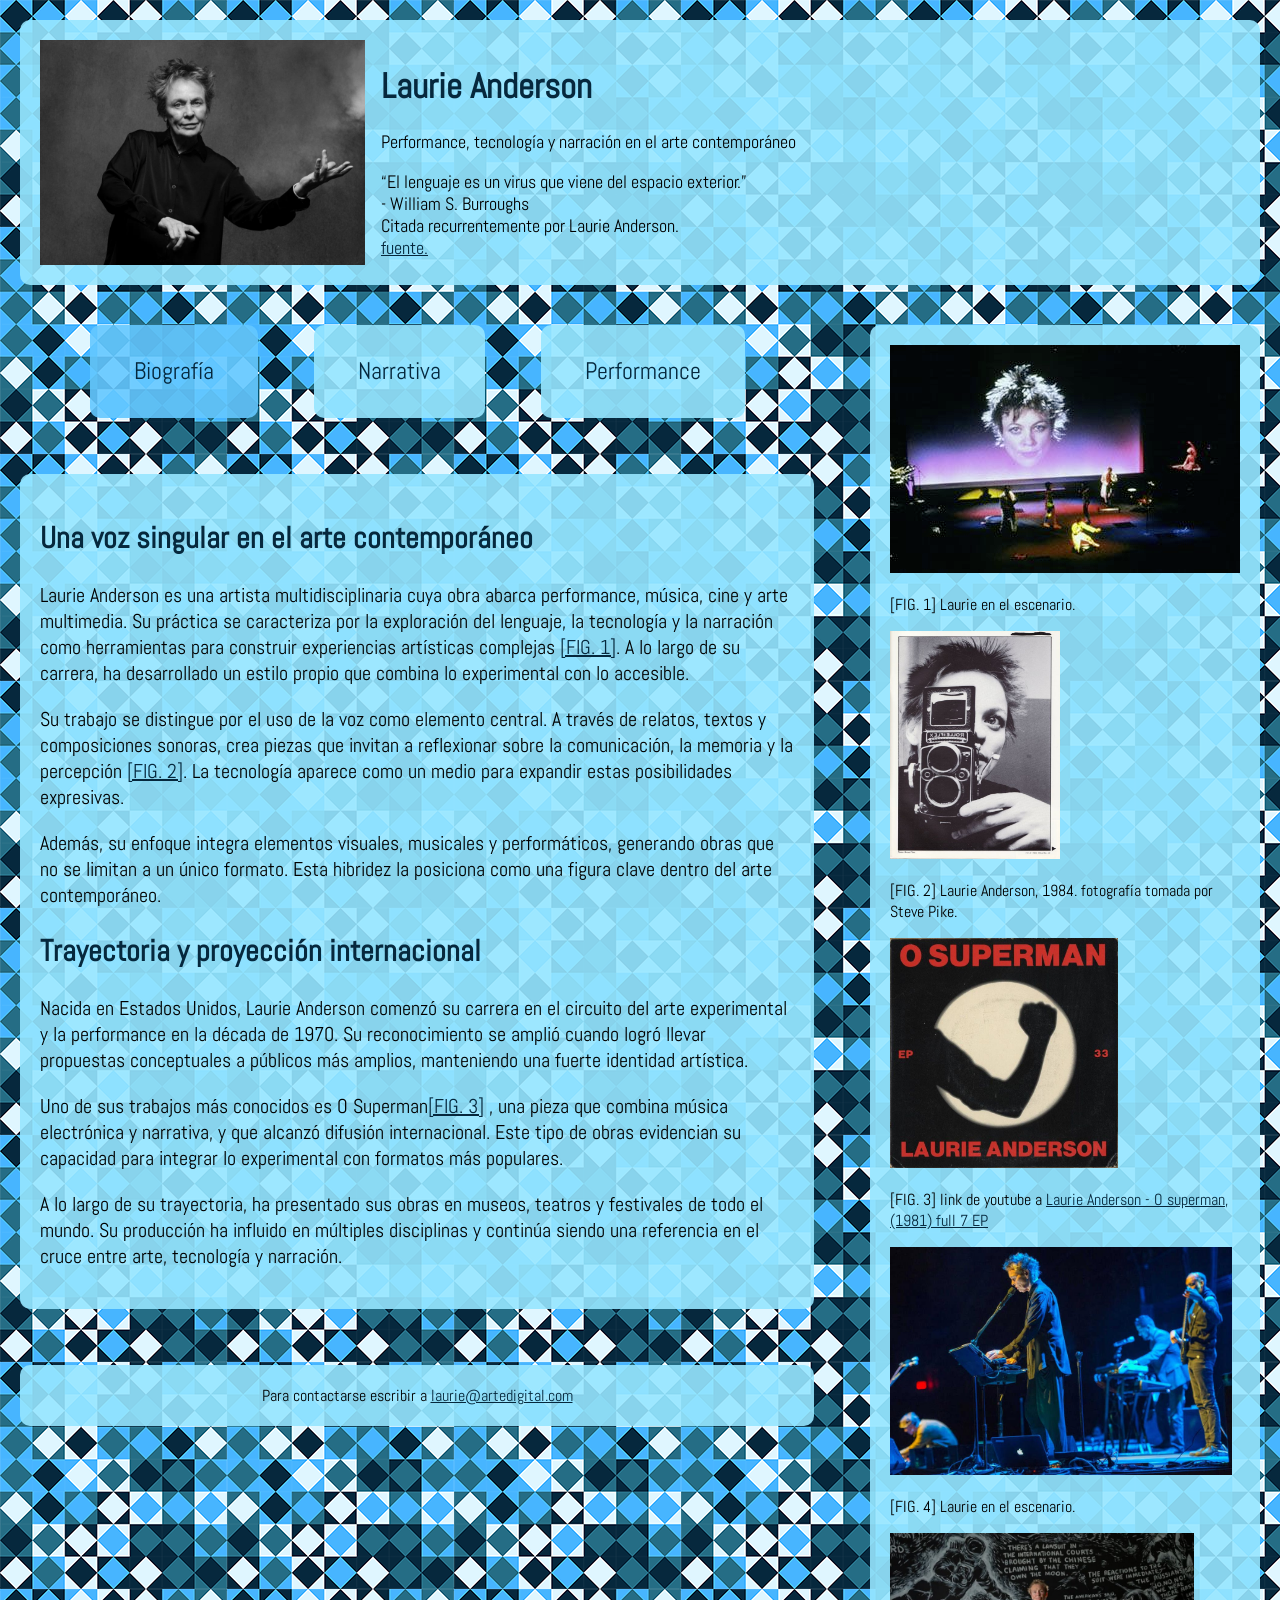
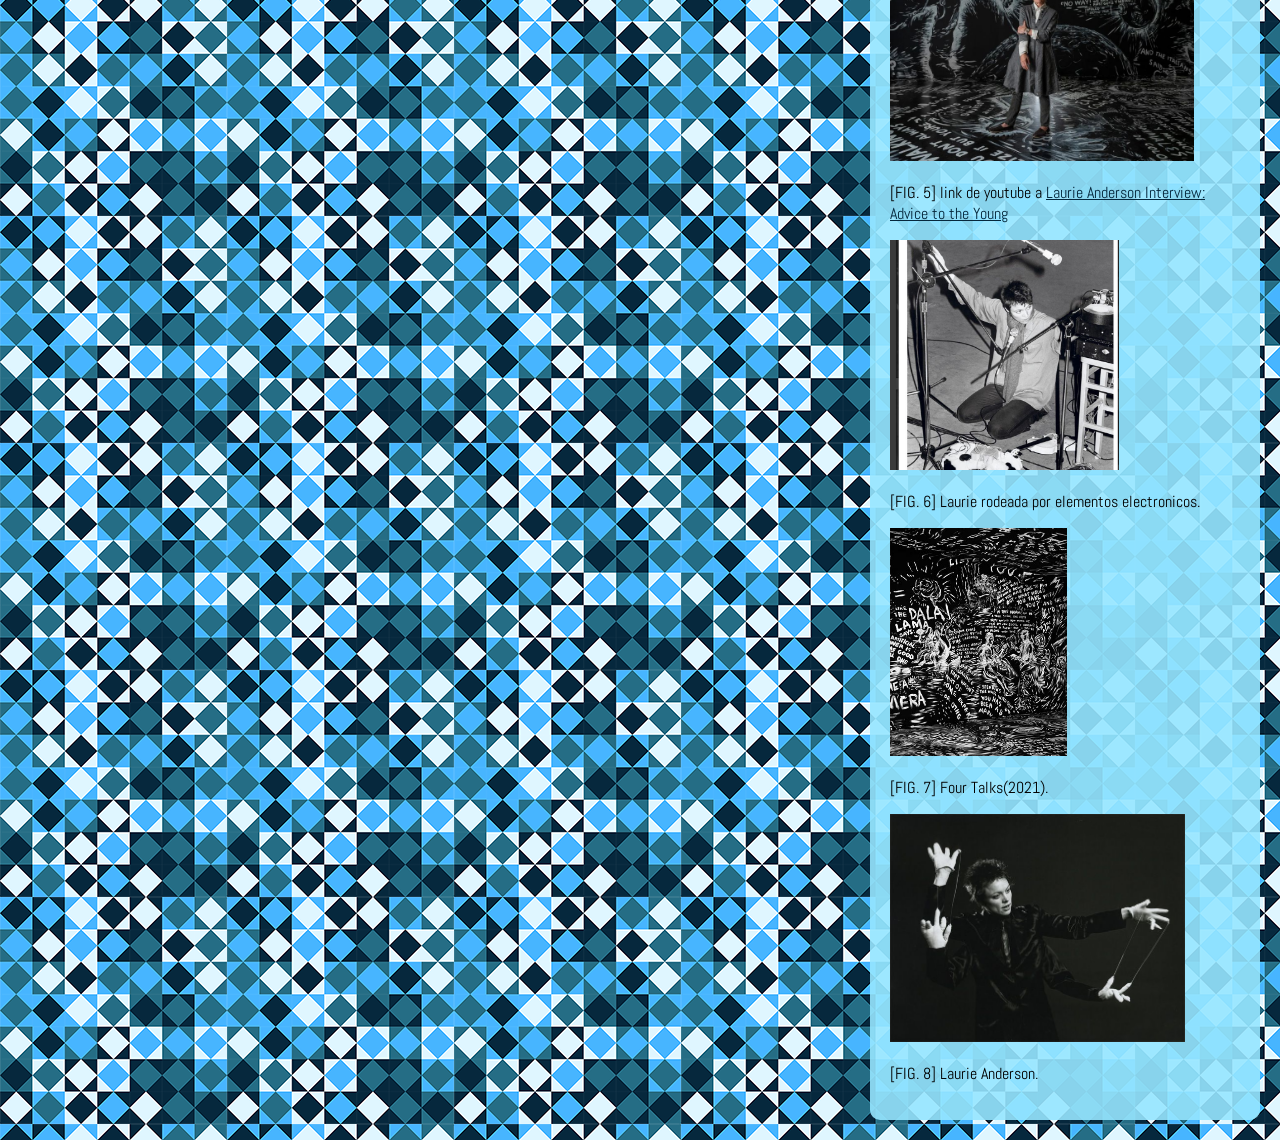
==== primer parcial/index.html @ 89ccc76e "comit-1" ====
<!DOCTYPE html>
<html lang="es">
  <head>
    <meta charset="UTF-8">
    <meta name="viewport" content="width=device-width, initial-scale=1.0"> <!--esto es para la vista desde un celular-->
    <title>Laurie Anderson</title>
        
    <link rel="preconnect" href="https://fonts.googleapis.com">
    <link rel="preconnect" href="https://fonts.gstatic.com" crossorigin>
    <link href="https://fonts.googleapis.com/css2?family=Abel&display=swap" rel="stylesheet">
    <link rel="stylesheet" href="css/estilo.css">
  </head>
  <body>

    <header>
      <img class="foto-principal" src="img/anderson-1.jpg" alt="Imagen de Laurie" height="225" width="325">
      
      <div class="titulo">
          <H1>Laurie Anderson</H1>
          
          <p>Performance, tecnología y narración en el arte contemporáneo</p>

          <section>
          <q>El lenguaje es un virus que viene del espacio exterior.</q>
          <br>- William S. Burroughs
          <br>Citada recurrentemente por Laurie Anderson.
          <br> <a href="https://www.goodreads.com/author/quotes/4462369.William_S_Burroughs#:~:text=Language%20is%20a%20virus%20from%20outer%20space" target="_blank">
          fuente.</a>
          </section>
      </div>
    </header>
  
    <div class="layout">
      <div class="left"> 
    
        <nav>
          <ul>
            <li class="uno-ind">
              <a href="index.html" target="_self">Biografía</a>
            </li>

              <li class="dos">
              <a href="narrativa.html" target="_self">Narrativa</a>
            </li>

              <li class="tres">
              <a href="performance.html" target="_self">Performance</a>
              </li>
          </ul>
        </nav>


        <main>
          <h2>Una voz singular en el arte contemporáneo</h2>
          <p>
            Laurie Anderson es una artista multidisciplinaria cuya obra abarca performance, música, cine y arte multimedia. 
            Su práctica se caracteriza por la exploración del lenguaje, la tecnología y la narración como herramientas para construir experiencias artísticas complejas 
            <a href="#fig1">[FIG. 1]</a>. 
            A lo largo de su carrera, ha desarrollado un estilo propio que combina lo experimental con lo accesible.
          </p>

          <section>
            <p>
              Su trabajo se distingue por el uso de la voz como elemento central. 
              A través de relatos, textos y composiciones sonoras, crea piezas que invitan a reflexionar sobre la comunicación, la memoria y la percepción
              <a href="#fig2">[FIG. 2]</a>. 
              La tecnología aparece como un medio para expandir estas posibilidades expresivas.
            </p>
            <p>
              Además, su enfoque integra elementos visuales, musicales y performáticos, generando obras que no se limitan a un único formato. 
              Esta hibridez la posiciona como una figura clave dentro del arte contemporáneo.
            </p>
          </section>
          
          <article>
            <h2>Trayectoria y proyección internacional</h2>
            <p>
              Nacida en Estados Unidos, Laurie Anderson comenzó su carrera en el circuito del arte experimental y la performance en la década de 1970. 
              Su reconocimiento se amplió cuando logró llevar propuestas conceptuales a públicos más amplios, manteniendo una fuerte identidad artística.
            </p>
            <p>
              Uno de sus trabajos más conocidos es O Superman<a href="#fig3">[FIG. 3]</a>
              , una pieza que combina música electrónica y narrativa, y que alcanzó difusión internacional. 
              Este tipo de obras evidencian su capacidad para integrar lo experimental con formatos más populares.
            </p>
            <p>
              A lo largo de su trayectoria, ha presentado sus obras en museos, teatros y festivales de todo el mundo. 
              Su producción ha influido en múltiples disciplinas y continúa siendo una referencia en el cruce entre arte, tecnología y narración.
            </p>
          </article>
        </main>

        <footer>
          Para contactarse escribir a <a href="mailto:laurie@artedigital.com">laurie@artedigital.com</a>
        </footer>
      </div>

      <aside>

        <section>
          <img id="fig1" src="img/1000109879.jpg" alt="imagen de Laurie en el escenario" height="228" width="350">
          <p>[FIG. 1] Laurie en el escenario.</p>
        </section>
        
        <section>
          <img id="fig2" src="img/1000109864.jpg" alt="fotografía de Laurie" height="228" width="170">
          <p>[FIG. 2] Laurie Anderson, 1984. fotografía tomada por Steve Pike.</p>
        </section>
        
          <section>
            <img id="fig3" src="img/1000109868.jpg" alt="portada del disco O superman" height="230" width="228">
            <p>[FIG. 3] link de youtube a <a href="https://youtube.com/watch?v=u6ImFRdNG0A&si=qhs4lMYr_cDHVSjS" target="_blank">
            Laurie Anderson - O superman, (1981) full 7 EP</a></p>
          </section>

        <section>
          <img id="fig4" src="img/anderson-2.jpg" alt="imagen de Laurie en el escenario" height="228" width="342">
          <p>[FIG. 4] Laurie en el escenario.</p>
        </section>

        <section>
          <img id="fig5" src="img/1000109871.jpg" alt="imagen de laurie" height="228" width="304">
          <p>[FIG. 5] link de youtube a <a href="https://youtu.be/Vzt2p4XkKco" target="_blank">
          Laurie Anderson Interview: Advice to the Young</a></p>
        </section>

        <section>
          <img id="fig6" src="img/1000109865.jpg" alt="Laurie rodeada por elementos electronicos" height="230" width="229">
          <p>[FIG. 6] Laurie rodeada por elementos electronicos.</p>
        </section>

        <section>
          <img id="fig7" src="img/anderson-3.jpg" alt="Laurie Anderson:Four Talks 2021" height="228" width="177">
          <p>[FIG. 7] Four Talks(2021).</p>
        </section>

        <section>
          <img id="fig8" src="img/1000109863.jpg" alt="Laurie Anderson" height="228" width="295">
          <p>[FIG. 8] Laurie Anderson.</p>
        </section>

      </aside>
    </div>

    

    

  </body>
</html>

<!--
https://fonts.google.com/specimen/Abel
-->
---- primer parcial/css/estilo.css ----
*{ 
    box-sizing: border-box;

}

body{
    margin: 0;
    font-family: 'Abel', sans-serif;

    background-image: url(../img/fondo.png);

}

h1, h2{
    color: rgb(6, 40, 61) ;
}

header, main, aside, footer, .uno, .dos, .tres{
    background: rgba(150, 230, 255, 0.9);
    padding: 20px;
    margin: 20px;
    border-radius: 10px;
}

.uno-ind, .dos-nar, .tres-per{
    background: rgba(100, 200, 255, 0.9);
    padding: 20px;
    margin: 20px;
    border-radius: 10px;
}


header{
  display: flex;
  gap: 1rem;
  align-items: flex-start;
}

.foto-principal{
  display: flex;
  flex-direction: column;
  gap: 1rem;
}

nav ul{
  display: flex;
  justify-content: center;
  gap: 1rem;
  list-style: none;
  margin: 0;
  padding: 0;
}

nav li{
	display: inline-block;	
}
nav a{
    font-size: 1.5em;
	line-height: 2.2em;
	padding: 0.4em 1em;
	text-align: center;
	text-decoration: none;
}

a:link{
	color: rgb(6, 40, 61);
}
a:visited{
	color: rgb(37, 109, 133);
}
a:hover{
	color: rgb(71, 181, 255);
}
a:active{
	color: rgb(223, 246, 255);
}


.layout{
  display: flex;
  gap: 1rem;
  align-items: flex-start;
}

.left{
  flex: 2;
  display: flex;
  flex-direction: column;
  gap: 1rem;
}

aside{
  flex: 0.5;
}

footer{
    text-align: center;
}

main{
     font-size: 125%;
}
header{
    font-size: 110%;
}
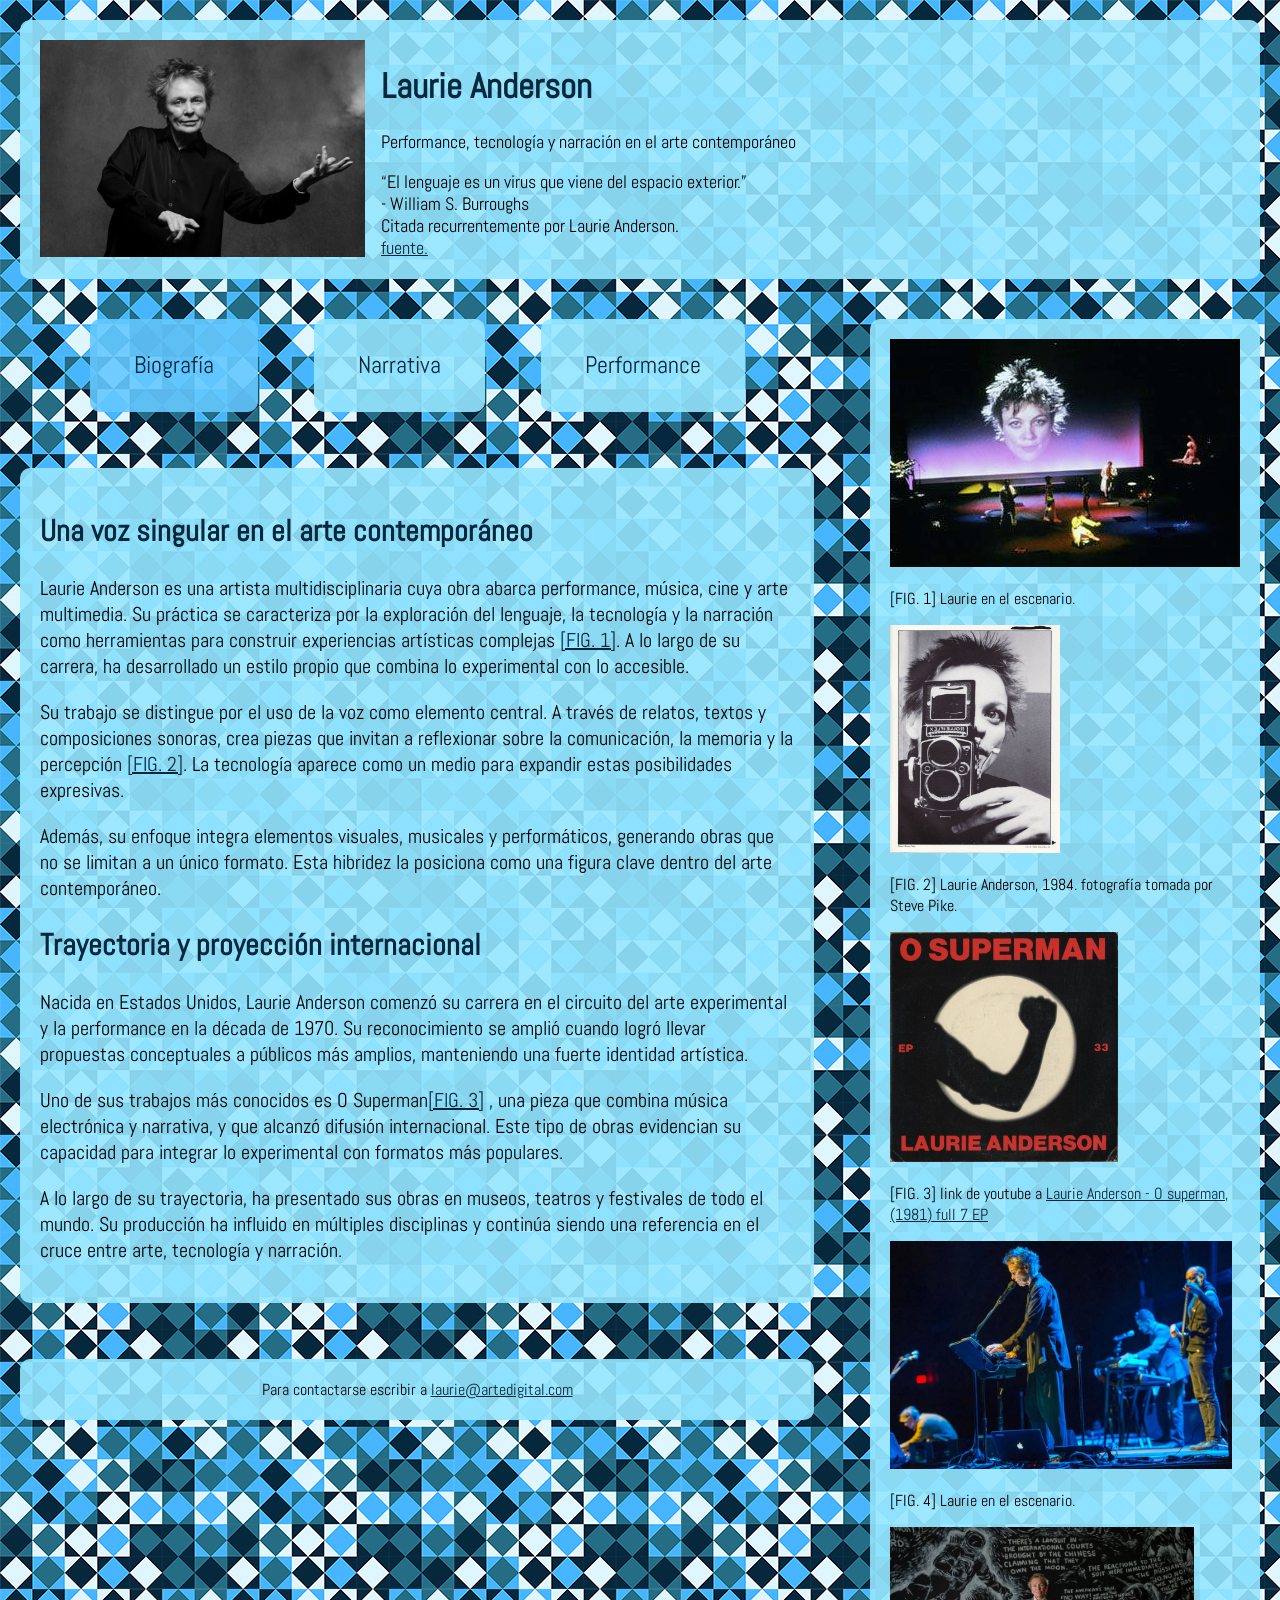
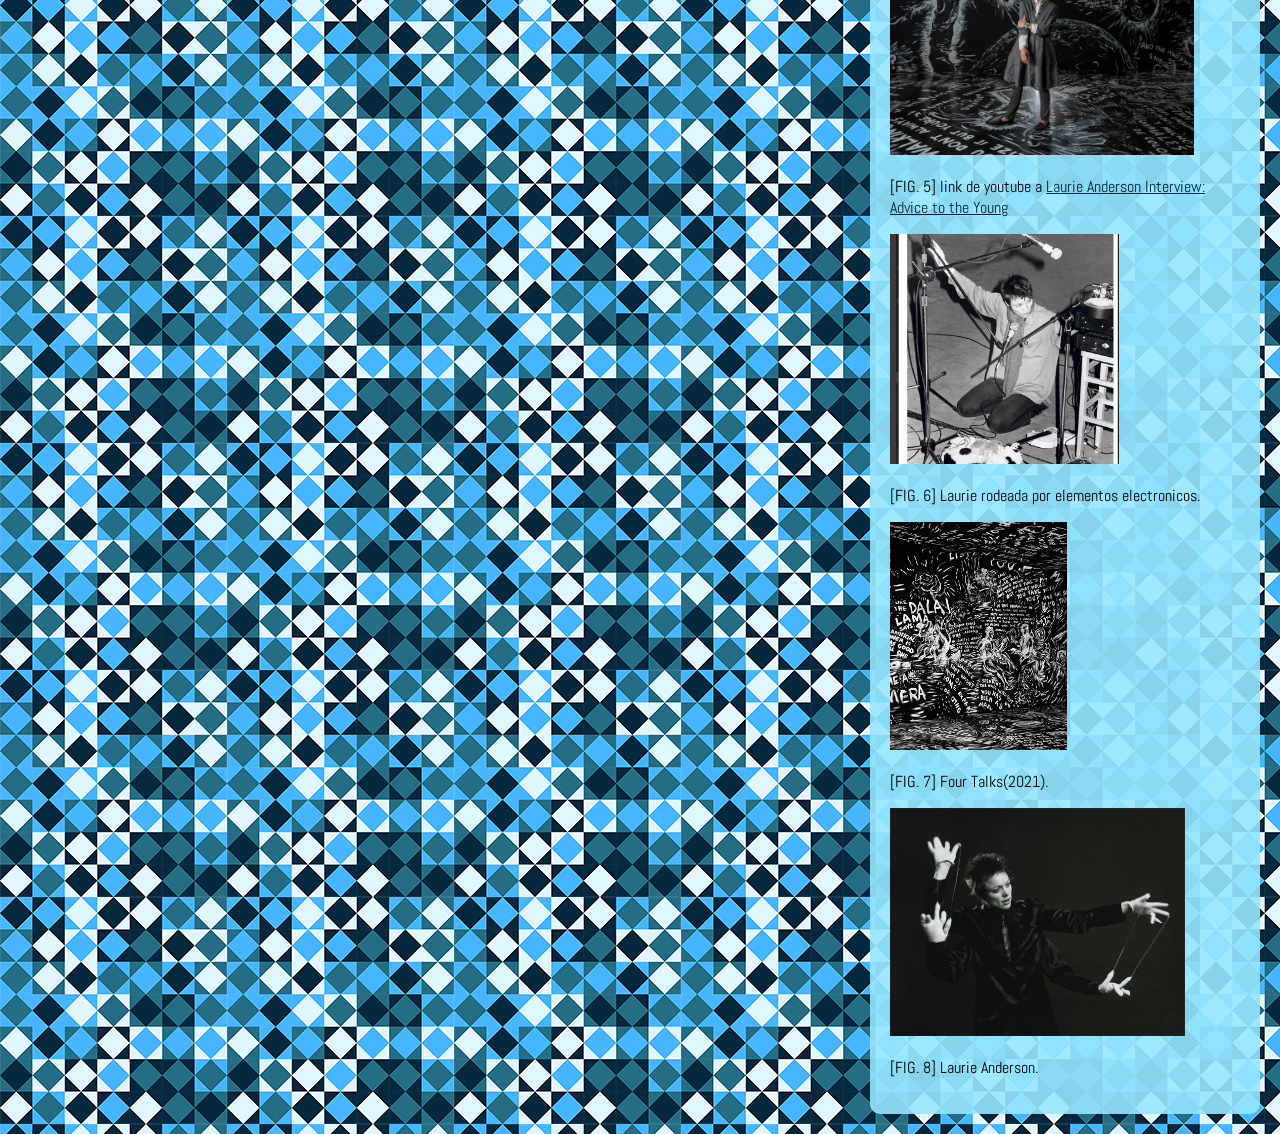
==== commit c6c23d89: "correcciones" ====
--- a/primer parcial/index.html
+++ b/primer parcial/index.html
@@ -35,7 +35,7 @@
     
         <nav>
           <ul>
-            <li class="uno-ind">
+            <li class="actual">
               <a href="index.html" target="_self">Biografía</a>
             </li>
 
--- a/primer parcial/css/estilo.css
+++ b/primer parcial/css/estilo.css
@@ -22,7 +22,7 @@
     border-radius: 10px;
 }
 
-.uno-ind, .dos-nar, .tres-per{
+.actual{
     background: rgba(100, 200, 255, 0.9);
     padding: 20px;
     margin: 20px;
@@ -34,12 +34,20 @@
   display: flex;
   gap: 1rem;
   align-items: flex-start;
+  font-size: 110%;
+    padding: 20px;
+  margin: 20px;
+  border-radius: 10px;
 }
 
-.foto-principal{
-  display: flex;
-  flex-direction: column;
-  gap: 1rem;
+.foto-principal {
+  flex-shrink: 0; 
+  height: auto;
+  max-width: 325px;
+}
+
+.titulo {
+  flex: 1;  
 }
 
 nav ul{
@@ -99,7 +107,4 @@
 
 main{
      font-size: 125%;
-}
-header{
-    font-size: 110%;
 }
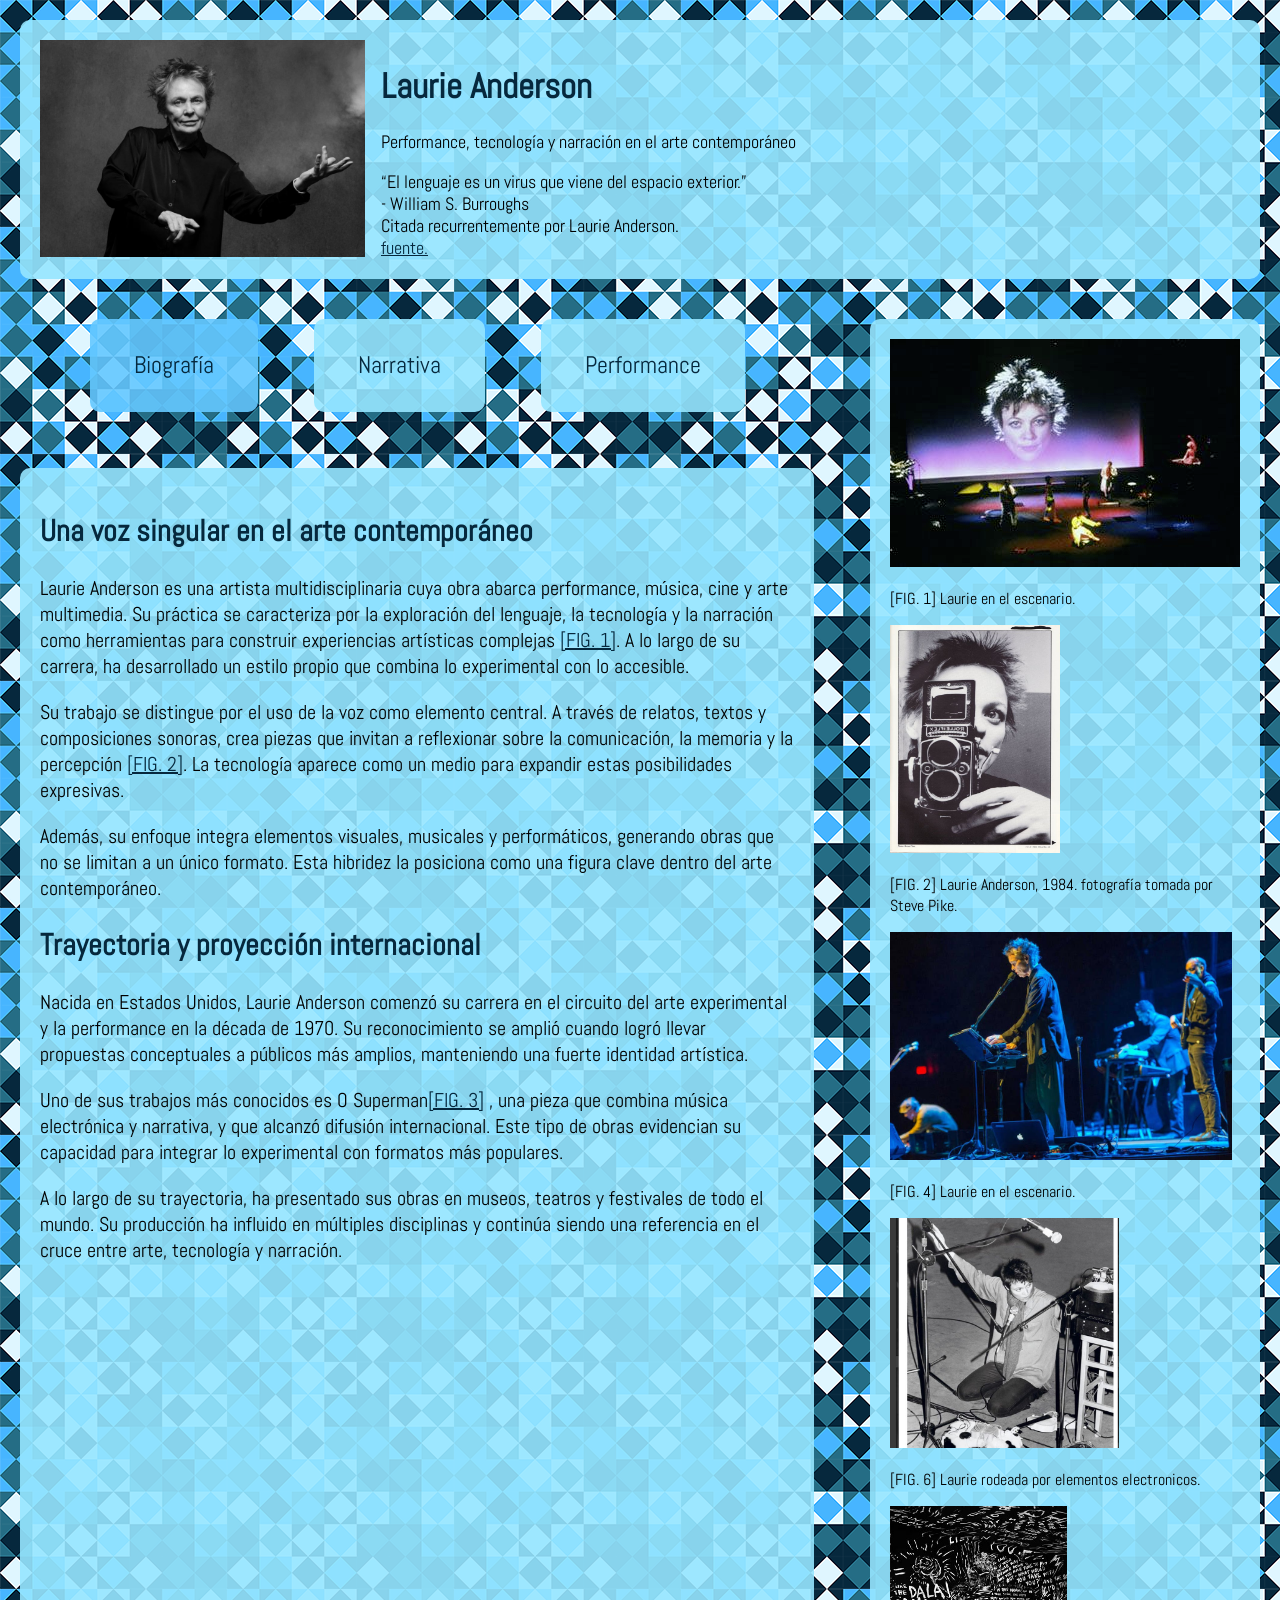
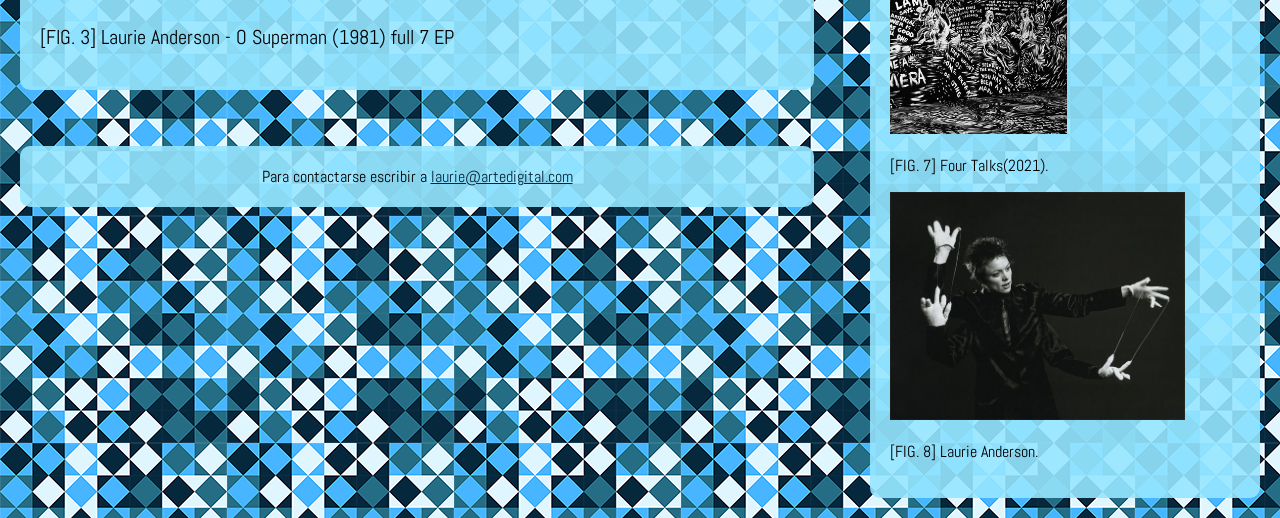
==== commit a41402b9: "para seguir corriegiendo" ====
--- a/primer parcial/index.html
+++ b/primer parcial/index.html
@@ -1,9 +1,9 @@
 <!DOCTYPE html>
 <html lang="es">
   <head>
-    <meta charset="UTF-8">
+    <meta charset="utf-8">
     <meta name="viewport" content="width=device-width, initial-scale=1.0"> <!--esto es para la vista desde un celular-->
-    <title>Laurie Anderson</title>
+    <title>Laurie Anderson - Biografía</title>
         
     <link rel="preconnect" href="https://fonts.googleapis.com">
     <link rel="preconnect" href="https://fonts.gstatic.com" crossorigin>
@@ -16,7 +16,7 @@
       <img class="foto-principal" src="img/anderson-1.jpg" alt="Imagen de Laurie" height="225" width="325">
       
       <div class="titulo">
-          <H1>Laurie Anderson</H1>
+          <h1>Laurie Anderson</h1>
           
           <p>Performance, tecnología y narración en el arte contemporáneo</p>
 
@@ -39,11 +39,11 @@
               <a href="index.html" target="_self">Biografía</a>
             </li>
 
-              <li class="dos">
+              <li class="otra">
               <a href="narrativa.html" target="_self">Narrativa</a>
             </li>
 
-              <li class="tres">
+              <li class="otra">
               <a href="performance.html" target="_self">Performance</a>
               </li>
           </ul>
@@ -88,6 +88,14 @@
               Su producción ha influido en múltiples disciplinas y continúa siendo una referencia en el cruce entre arte, tecnología y narración.
             </p>
           </article>
+
+          
+          <section>
+            <iframe width="560" height="315" src="https://www.youtube.com/embed/u6ImFRdNG0A?si=_eB11R2NjdwvjgWC" title="YouTube video player" frameborder="0" allow="accelerometer; autoplay; clipboard-write; encrypted-media; gyroscope; picture-in-picture; web-share" referrerpolicy="strict-origin-when-cross-origin" allowfullscreen></iframe>
+            <p>
+              [FIG. 3] Laurie Anderson - O Superman (1981) full 7 EP
+            </p>
+          </section>
         </main>
 
         <footer>
@@ -107,21 +115,9 @@
           <p>[FIG. 2] Laurie Anderson, 1984. fotografía tomada por Steve Pike.</p>
         </section>
         
-          <section>
-            <img id="fig3" src="img/1000109868.jpg" alt="portada del disco O superman" height="230" width="228">
-            <p>[FIG. 3] link de youtube a <a href="https://youtube.com/watch?v=u6ImFRdNG0A&si=qhs4lMYr_cDHVSjS" target="_blank">
-            Laurie Anderson - O superman, (1981) full 7 EP</a></p>
-          </section>
-
         <section>
           <img id="fig4" src="img/anderson-2.jpg" alt="imagen de Laurie en el escenario" height="228" width="342">
           <p>[FIG. 4] Laurie en el escenario.</p>
-        </section>
-
-        <section>
-          <img id="fig5" src="img/1000109871.jpg" alt="imagen de laurie" height="228" width="304">
-          <p>[FIG. 5] link de youtube a <a href="https://youtu.be/Vzt2p4XkKco" target="_blank">
-          Laurie Anderson Interview: Advice to the Young</a></p>
         </section>
 
         <section>
@@ -147,8 +143,4 @@
     
 
   </body>
-</html>
-
-<!--
-https://fonts.google.com/specimen/Abel
--->+</html>
--- a/primer parcial/css/estilo.css
+++ b/primer parcial/css/estilo.css
@@ -15,7 +15,7 @@
     color: rgb(6, 40, 61) ;
 }
 
-header, main, aside, footer, .uno, .dos, .tres{
+header, main, aside, footer, .otra{
     background: rgba(150, 230, 255, 0.9);
     padding: 20px;
     margin: 20px;
